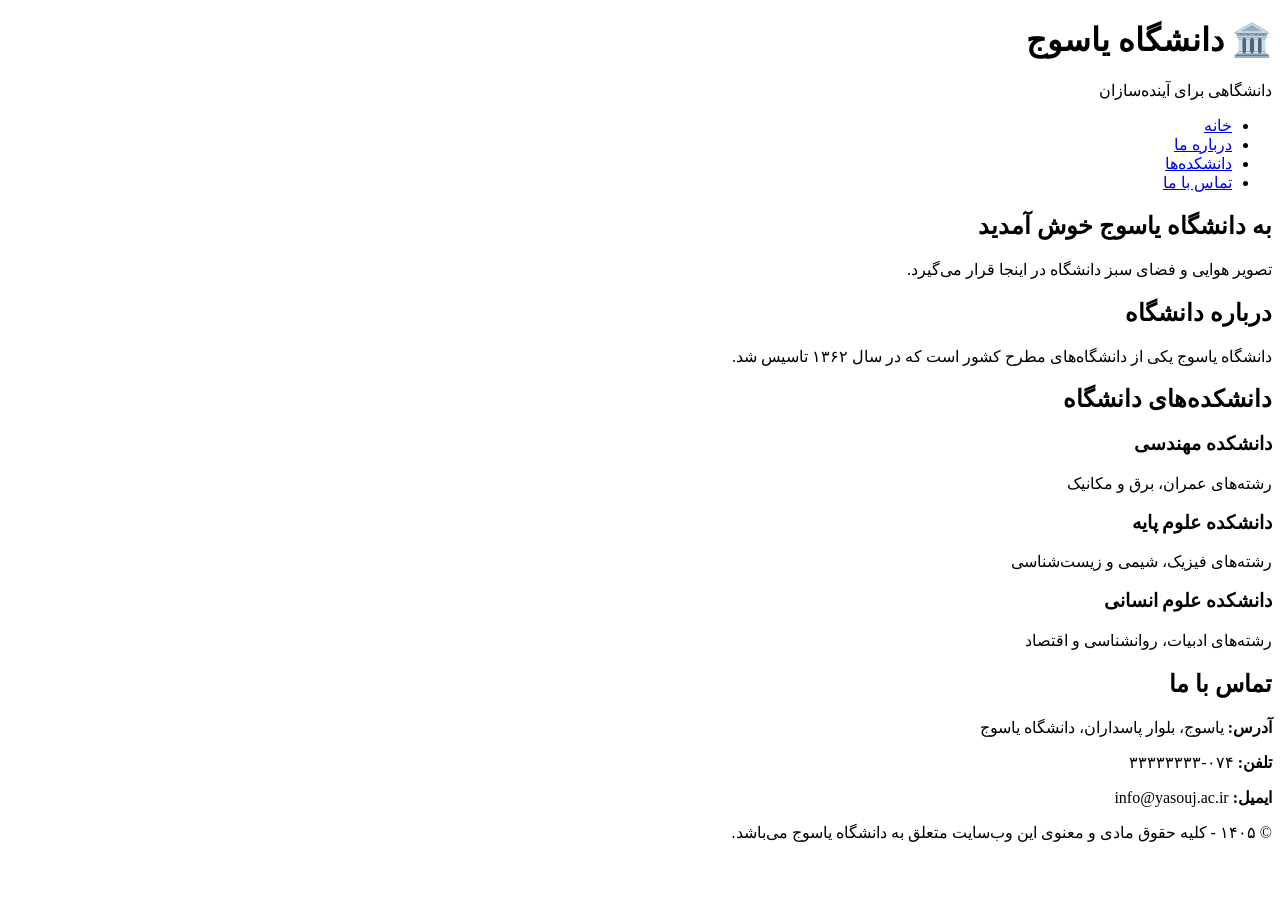
==== index.html @ 8e7298ec "Create  index.html" ====
<!DOCTYPE html>
<html lang="fa" dir="rtl">
<head>
    <meta charset="UTF-8">
    <meta name="viewport" content="width=device-width, initial-scale=1.0">
    <title>دانشگاه یاسوج</title>
    <link rel="stylesheet" href="styles.css">
</head>
<body>
    <header>
        <h1>🏛️ دانشگاه یاسوج</h1>
        <p>دانشگاهی برای آینده‌سازان</p>
    </header>
    <nav>
        <ul>
            <li><a href="#home">خانه</a></li>
            <li><a href="#about">درباره ما</a></li>
            <li><a href="#faculties">دانشکده‌ها</a></li>
            <li><a href="#contact">تماس با ما</a></li>
        </ul>
    </nav>
    <main>
        <section id="home">
            <h2>به دانشگاه یاسوج خوش آمدید</h2>
            <div class="banner">
                <p>تصویر هوایی و فضای سبز دانشگاه در اینجا قرار می‌گیرد.</p>
            </div>
        </section>
        <section id="about">
            <h2>درباره دانشگاه</h2>
            <p>دانشگاه یاسوج یکی از دانشگاه‌های مطرح کشور است که در سال ۱۳۶۲ تاسیس شد.</p>
        </section>
        <section id="faculties">
            <h2>دانشکده‌های دانشگاه</h2>
            <div class="cards-container">
                <div class="card">
                    <h3>دانشکده مهندسی</h3>
                    <p>رشته‌های عمران، برق و مکانیک</p>
                </div>
                <div class="card">
                    <h3>دانشکده علوم پایه</h3>
                    <p>رشته‌های فیزیک، شیمی و زیست‌شناسی</p>
                </div>
                <div class="card">
                    <h3>دانشکده علوم انسانی</h3>
                    <p>رشته‌های ادبیات، روانشناسی و اقتصاد</p>
                </div>
            </div>
        </section>
        <section id="contact">
            <h2>تماس با ما</h2>
            <p><strong>آدرس:</strong> یاسوج، بلوار پاسداران، دانشگاه یاسوج</p>
            <p><strong>تلفن:</strong> ۰۷۴-۳۳۳۳۳۳۳۳</p>
            <p><strong>ایمیل:</strong> info@yasouj.ac.ir</p>
        </section>
    </main>
    <footer>
        <p>© ۱۴۰۵ - کلیه حقوق مادی و معنوی این وب‌سایت متعلق به دانشگاه یاسوج می‌باشد.</p>
    </footer>
</body>
          </html>
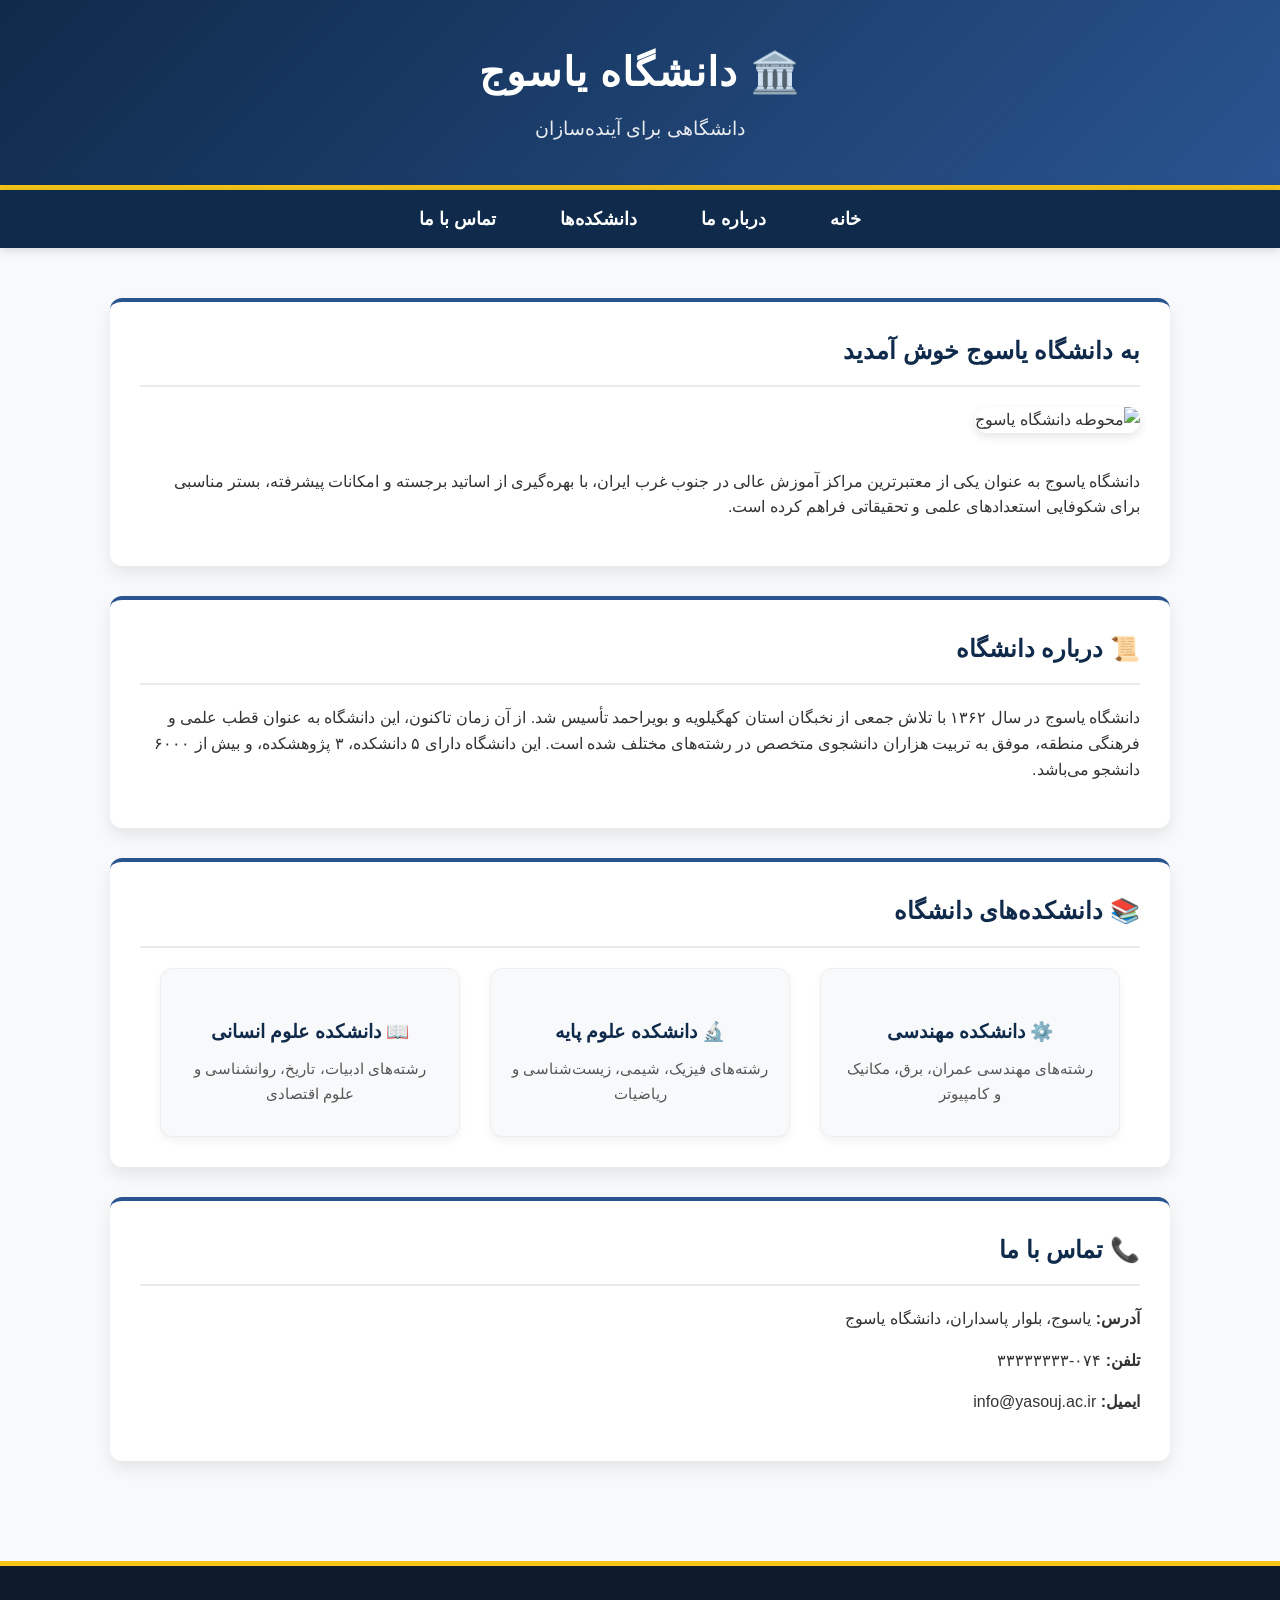
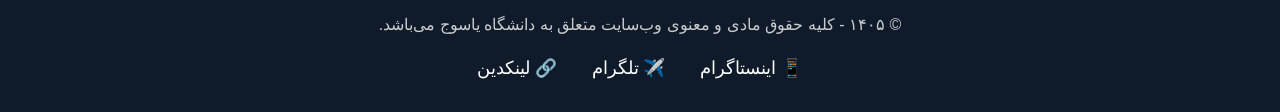
==== commit ac444ab9: "Update index.html" ====
--- a/index.html
+++ b/index.html
@@ -3,7 +3,7 @@
 <head>
     <meta charset="UTF-8">
     <meta name="viewport" content="width=device-width, initial-scale=1.0">
-    <title>دانشگاه یاسوج</title>
+    <title>دانشگاه یاسوج | صفحه اصلی</title>
     <link rel="stylesheet" href="styles.css">
 </head>
 <body>
@@ -22,43 +22,47 @@
     <main>
         <section id="home">
             <h2>به دانشگاه یاسوج خوش آمدید</h2>
-            <div class="banner">
-                <p>تصویر هوایی و فضای سبز دانشگاه در اینجا قرار می‌گیرد.</p>
-            </div>
+            <img src="images/hero-university.jpg" alt="محوطه دانشگاه یاسوج" class="hero-image">
+            <p>دانشگاه یاسوج به عنوان یکی از معتبرترین مراکز آموزش عالی در جنوب غرب ایران، با بهره‌گیری از اساتید برجسته و امکانات پیشرفته، بستر مناسبی برای شکوفایی استعدادهای علمی و تحقیقاتی فراهم کرده است.</p>
         </section>
         <section id="about">
-            <h2>درباره دانشگاه</h2>
-            <p>دانشگاه یاسوج یکی از دانشگاه‌های مطرح کشور است که در سال ۱۳۶۲ تاسیس شد.</p>
+            <h2>📜 درباره دانشگاه</h2>
+            <p>دانشگاه یاسوج در سال ۱۳۶۲ با تلاش جمعی از نخبگان استان کهگیلویه و بویراحمد تأسیس شد. از آن زمان تاکنون، این دانشگاه به عنوان قطب علمی و فرهنگی منطقه، موفق به تربیت هزاران دانشجوی متخصص در رشته‌های مختلف شده است. این دانشگاه دارای ۵ دانشکده، ۳ پژوهشکده، و بیش از ۶۰۰۰ دانشجو می‌باشد.</p>
         </section>
         <section id="faculties">
-            <h2>دانشکده‌های دانشگاه</h2>
+            <h2>📚 دانشکده‌های دانشگاه</h2>
             <div class="cards-container">
-                <div class="card">
-                    <h3>دانشکده مهندسی</h3>
-                    <p>رشته‌های عمران، برق و مکانیک</p>
-                </div>
-                <div class="card">
-                    <h3>دانشکده علوم پایه</h3>
-                    <p>رشته‌های فیزیک، شیمی و زیست‌شناسی</p>
-                </div>
-                <div class="card">
-                    <h3>دانشکده علوم انسانی</h3>
-                    <p>رشته‌های ادبیات، روانشناسی و اقتصاد</p>
-                </div>
+                <a href="engineering.html" class="card">
+                    <h3>⚙️ دانشکده مهندسی</h3>
+                    <p>رشته‌های مهندسی عمران، برق، مکانیک و کامپیوتر</p>
+                </a>
+                <a href="science.html" class="card">
+                    <h3>🔬 دانشکده علوم پایه</h3>
+                    <p>رشته‌های فیزیک، شیمی، زیست‌شناسی و ریاضیات</p>
+                </a>
+                <a href="humanities.html" class="card">
+                    <h3>📖 دانشکده علوم انسانی</h3>
+                    <p>رشته‌های ادبیات، تاریخ، روانشناسی و علوم اقتصادی</p>
+                </a>
             </div>
         </section>
         <section id="contact">
-            <h2>تماس با ما</h2>
+            <h2>📞 تماس با ما</h2>
             <p><strong>آدرس:</strong> یاسوج، بلوار پاسداران، دانشگاه یاسوج</p>
             <p><strong>تلفن:</strong> ۰۷۴-۳۳۳۳۳۳۳۳</p>
             <p><strong>ایمیل:</strong> info@yasouj.ac.ir</p>
         </section>
     </main>
     <footer>
-        <p>© ۱۴۰۵ - کلیه حقوق مادی و معنوی این وب‌سایت متعلق به دانشگاه یاسوج می‌باشد.</p>
+        <p>© ۱۴۰۵ - کلیه حقوق مادی و معنوی وب‌سایت متعلق به دانشگاه یاسوج می‌باشد.</p>
+        <div class="social-links">
+            <a href="#">📱 اینستاگرام</a>
+            <a href="#">✈️ تلگرام</a>
+            <a href="#">🔗 لینکدین</a>
+        </div>
     </footer>
 </body>
-          </html>
+</html>
 
 
 
--- a/styles.css
+++ b/styles.css
@@ -0,0 +1,194 @@
+* {
+    box-sizing: border-box;
+    scroll-behavior: smooth;
+}
+body {
+    font-family: 'Segoe UI', Tahoma, sans-serif;
+    margin: 0;
+    padding: 0;
+    background-color: #f8f9fa;
+    color: #333;
+    line-height: 1.6;
+    direction: rtl;
+    text-align: right;
+}
+nav {
+    position: sticky;
+    top: 0;
+    z-index: 1000;
+    background-color: #0f2a4a;
+    padding: 15px 0;
+    box-shadow: 0 2px 10px rgba(0,0,0,0.15);
+}
+nav ul {
+    list-style: none;
+    margin: 0;
+    padding: 0;
+    display: flex;
+    justify-content: center;
+    gap: 40px;
+    flex-wrap: wrap;
+}
+nav ul li a {
+    text-decoration: none;
+    color: #ffffff;
+    font-weight: bold;
+    font-size: 1.1rem;
+    padding: 8px 12px;
+    border-radius: 6px;
+    transition: all 0.3s ease;
+}
+nav ul li a:hover {
+    color: #f5c518;
+    background-color: rgba(255, 255, 255, 0.1);
+    transform: scale(1.05);
+}
+header {
+    background: linear-gradient(135deg, #0f2a4a, #2a5490);
+    color: white;
+    text-align: center;
+    padding: 40px 20px;
+    box-shadow: 0 4px 6px rgba(0,0,0,0.2);
+    border-bottom: 5px solid #f5c518;
+}
+header h1 {
+    margin: 0;
+    font-size: 2.5rem;
+    letter-spacing: 1px;
+}
+header p {
+    margin: 10px 0 0;
+    font-size: 1.2rem;
+    opacity: 0.9;
+}
+main {
+    max-width: 1100px;
+    margin: auto;
+    padding: 20px;
+}
+section {
+    background: #ffffff;
+    margin: 30px auto;
+    padding: 30px;
+    border-radius: 12px;
+    box-shadow: 0 8px 16px rgba(0,0,0,0.08);
+    border-top: 4px solid #2a5490;
+}
+section h2 {
+    margin-top: 0;
+    color: #0f2a4a;
+    border-bottom: 2px solid #eaeaea;
+    padding-bottom: 15px;
+    margin-bottom: 20px;
+}
+.hero-image {
+    width: 100%;
+    height: 350px;
+    object-fit: cover;
+    border-radius: 12px;
+    margin-bottom: 20px;
+    box-shadow: 0 4px 10px rgba(0,0,0,0.1);
+}
+.cards-container {
+    display: flex;
+    justify-content: center;
+    gap: 30px;
+    flex-wrap: wrap;
+}
+.card {
+    background: #f8f9fa;
+    padding: 30px 20px;
+    width: 300px;
+    border-radius: 12px;
+    box-shadow: 0 4px 8px rgba(0,0,0,0.05);
+    transition: all 0.3s ease;
+    text-align: center;
+    border: 1px solid #eee;
+    text-decoration: none;
+    color: inherit;
+    display: block;
+}
+.card:hover {
+    transform: translateY(-10px);
+    box-shadow: 0 15px 30px rgba(0,0,0,0.15);
+    border-color: #2a5490;
+    background: #ffffff;
+}
+.card h3 {
+    color: #0f2a4a;
+    margin-bottom: 10px;
+}
+.card p {
+    font-size: 0.95rem;
+    color: #555;
+    margin: 0;
+}
+.faculty-details {
+    margin-top: 20px;
+}
+.info-grid {
+    display: grid;
+    grid-template-columns: repeat(auto-fit, minmax(250px, 1fr));
+    gap: 20px;
+}
+.info-box {
+    background: #f8f9fa;
+    padding: 15px;
+    border-radius: 8px;
+    border-right: 4px solid #f5c518;
+}
+.btn-back {
+    display: inline-block;
+    margin-top: 20px;
+    padding: 12px 25px;
+    background-color: #0f2a4a;
+    color: white;
+    text-decoration: none;
+    border-radius: 8px;
+    transition: 0.3s;
+    font-weight: bold;
+}
+.btn-back:hover {
+    background-color: #2a5490;
+}
+footer {
+    background-color: #0f1a2b;
+    color: #cccccc;
+    text-align: center;
+    padding: 30px 20px;
+    margin-top: 50px;
+    border-top: 5px solid #f5c518;
+}
+footer .social-links a {
+    color: #fff;
+    text-decoration: none;
+    margin: 0 15px;
+    font-size: 1.1rem;
+    transition: 0.3s;
+}
+footer .social-links a:hover {
+    color: #f5c518;
+}
+@media (max-width: 768px) {
+    nav ul { gap: 15px; }
+    nav ul li a { font-size: 0.9rem; }
+    .hero-image { height: 200px; }
+    .card { width: 100%; max-width: 350px; }
+    }
+
+
+
+
+
+
+
+
+
+
+
+
+
+
+
+
+
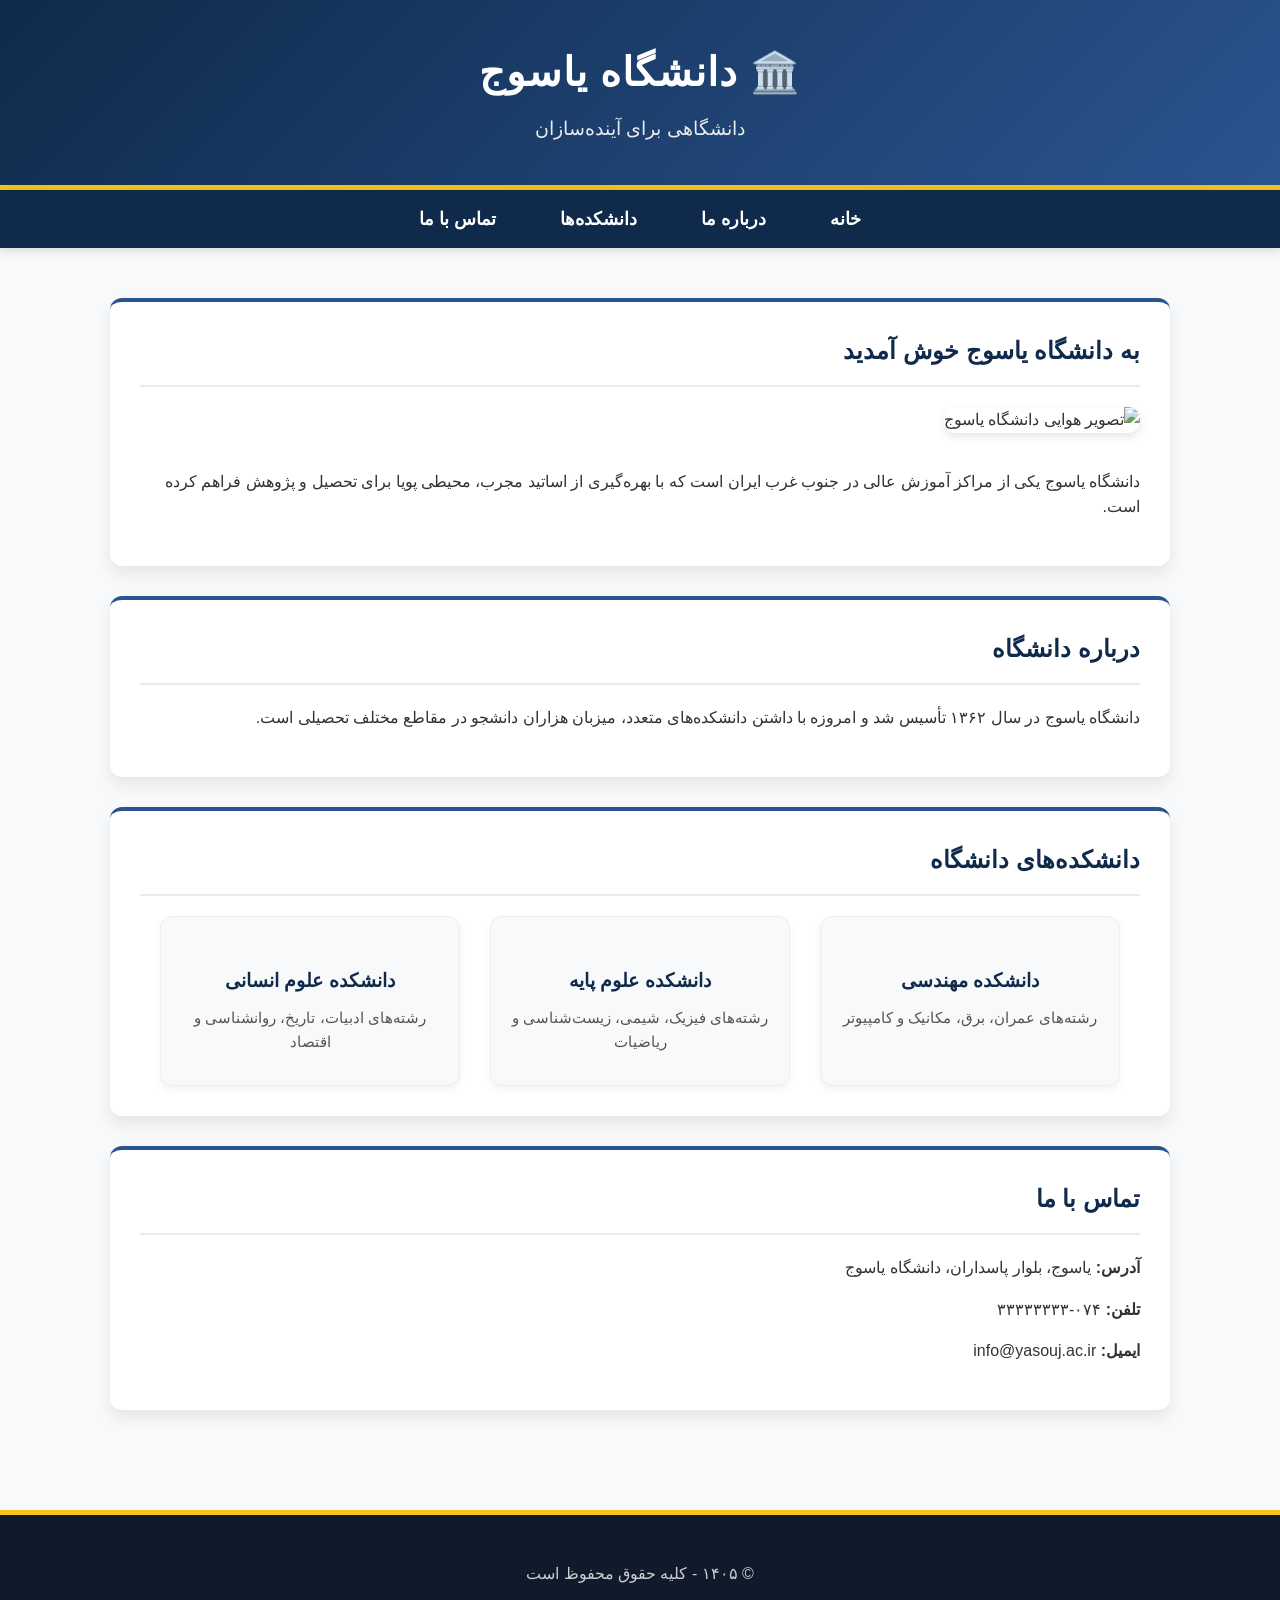
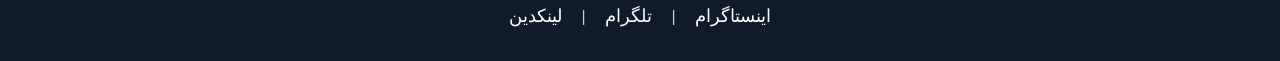
==== commit 9c54d4ef: "Update index.html" ====
--- a/index.html
+++ b/index.html
@@ -3,7 +3,7 @@
 <head>
     <meta charset="UTF-8">
     <meta name="viewport" content="width=device-width, initial-scale=1.0">
-    <title>دانشگاه یاسوج | صفحه اصلی</title>
+    <title>دانشگاه یاسوج</title>
     <link rel="stylesheet" href="styles.css">
 </head>
 <body>
@@ -22,47 +22,45 @@
     <main>
         <section id="home">
             <h2>به دانشگاه یاسوج خوش آمدید</h2>
-            <img src="images/hero-university.jpg" alt="محوطه دانشگاه یاسوج" class="hero-image">
-            <p>دانشگاه یاسوج به عنوان یکی از معتبرترین مراکز آموزش عالی در جنوب غرب ایران، با بهره‌گیری از اساتید برجسته و امکانات پیشرفته، بستر مناسبی برای شکوفایی استعدادهای علمی و تحقیقاتی فراهم کرده است.</p>
+            <img src="images/hero-university.jpg" alt="تصویر هوایی دانشگاه یاسوج" class="hero-image">
+            <p>دانشگاه یاسوج یکی از مراکز آموزش عالی در جنوب غرب ایران است که با بهره‌گیری از اساتید مجرب، محیطی پویا برای تحصیل و پژوهش فراهم کرده است.</p>
         </section>
         <section id="about">
-            <h2>📜 درباره دانشگاه</h2>
-            <p>دانشگاه یاسوج در سال ۱۳۶۲ با تلاش جمعی از نخبگان استان کهگیلویه و بویراحمد تأسیس شد. از آن زمان تاکنون، این دانشگاه به عنوان قطب علمی و فرهنگی منطقه، موفق به تربیت هزاران دانشجوی متخصص در رشته‌های مختلف شده است. این دانشگاه دارای ۵ دانشکده، ۳ پژوهشکده، و بیش از ۶۰۰۰ دانشجو می‌باشد.</p>
+            <h2>درباره دانشگاه</h2>
+            <p>دانشگاه یاسوج در سال ۱۳۶۲ تأسیس شد و امروزه با داشتن دانشکده‌های متعدد، میزبان هزاران دانشجو در مقاطع مختلف تحصیلی است.</p>
         </section>
         <section id="faculties">
-            <h2>📚 دانشکده‌های دانشگاه</h2>
+            <h2>دانشکده‌های دانشگاه</h2>
             <div class="cards-container">
-                <a href="engineering.html" class="card">
-                    <h3>⚙️ دانشکده مهندسی</h3>
-                    <p>رشته‌های مهندسی عمران، برق، مکانیک و کامپیوتر</p>
-                </a>
-                <a href="science.html" class="card">
-                    <h3>🔬 دانشکده علوم پایه</h3>
+                <div class="card">
+                    <h3>دانشکده مهندسی</h3>
+                    <p>رشته‌های عمران، برق، مکانیک و کامپیوتر</p>
+                </div>
+                <div class="card">
+                    <h3>دانشکده علوم پایه</h3>
                     <p>رشته‌های فیزیک، شیمی، زیست‌شناسی و ریاضیات</p>
-                </a>
-                <a href="humanities.html" class="card">
-                    <h3>📖 دانشکده علوم انسانی</h3>
-                    <p>رشته‌های ادبیات، تاریخ، روانشناسی و علوم اقتصادی</p>
-                </a>
+                </div>
+                <div class="card">
+                    <h3>دانشکده علوم انسانی</h3>
+                    <p>رشته‌های ادبیات، تاریخ، روانشناسی و اقتصاد</p>
+                </div>
             </div>
         </section>
         <section id="contact">
-            <h2>📞 تماس با ما</h2>
+            <h2>تماس با ما</h2>
             <p><strong>آدرس:</strong> یاسوج، بلوار پاسداران، دانشگاه یاسوج</p>
             <p><strong>تلفن:</strong> ۰۷۴-۳۳۳۳۳۳۳۳</p>
             <p><strong>ایمیل:</strong> info@yasouj.ac.ir</p>
         </section>
     </main>
     <footer>
-        <p>© ۱۴۰۵ - کلیه حقوق مادی و معنوی وب‌سایت متعلق به دانشگاه یاسوج می‌باشد.</p>
+        <p>© ۱۴۰۵ - کلیه حقوق محفوظ است</p>
         <div class="social-links">
-            <a href="#">📱 اینستاگرام</a>
-            <a href="#">✈️ تلگرام</a>
-            <a href="#">🔗 لینکدین</a>
+            <a href="#">اینستاگرام</a> | <a href="#">تلگرام</a> | <a href="#">لینکدین</a>
         </div>
     </footer>
 </body>
-</html>
+                    </html>
 
 
 
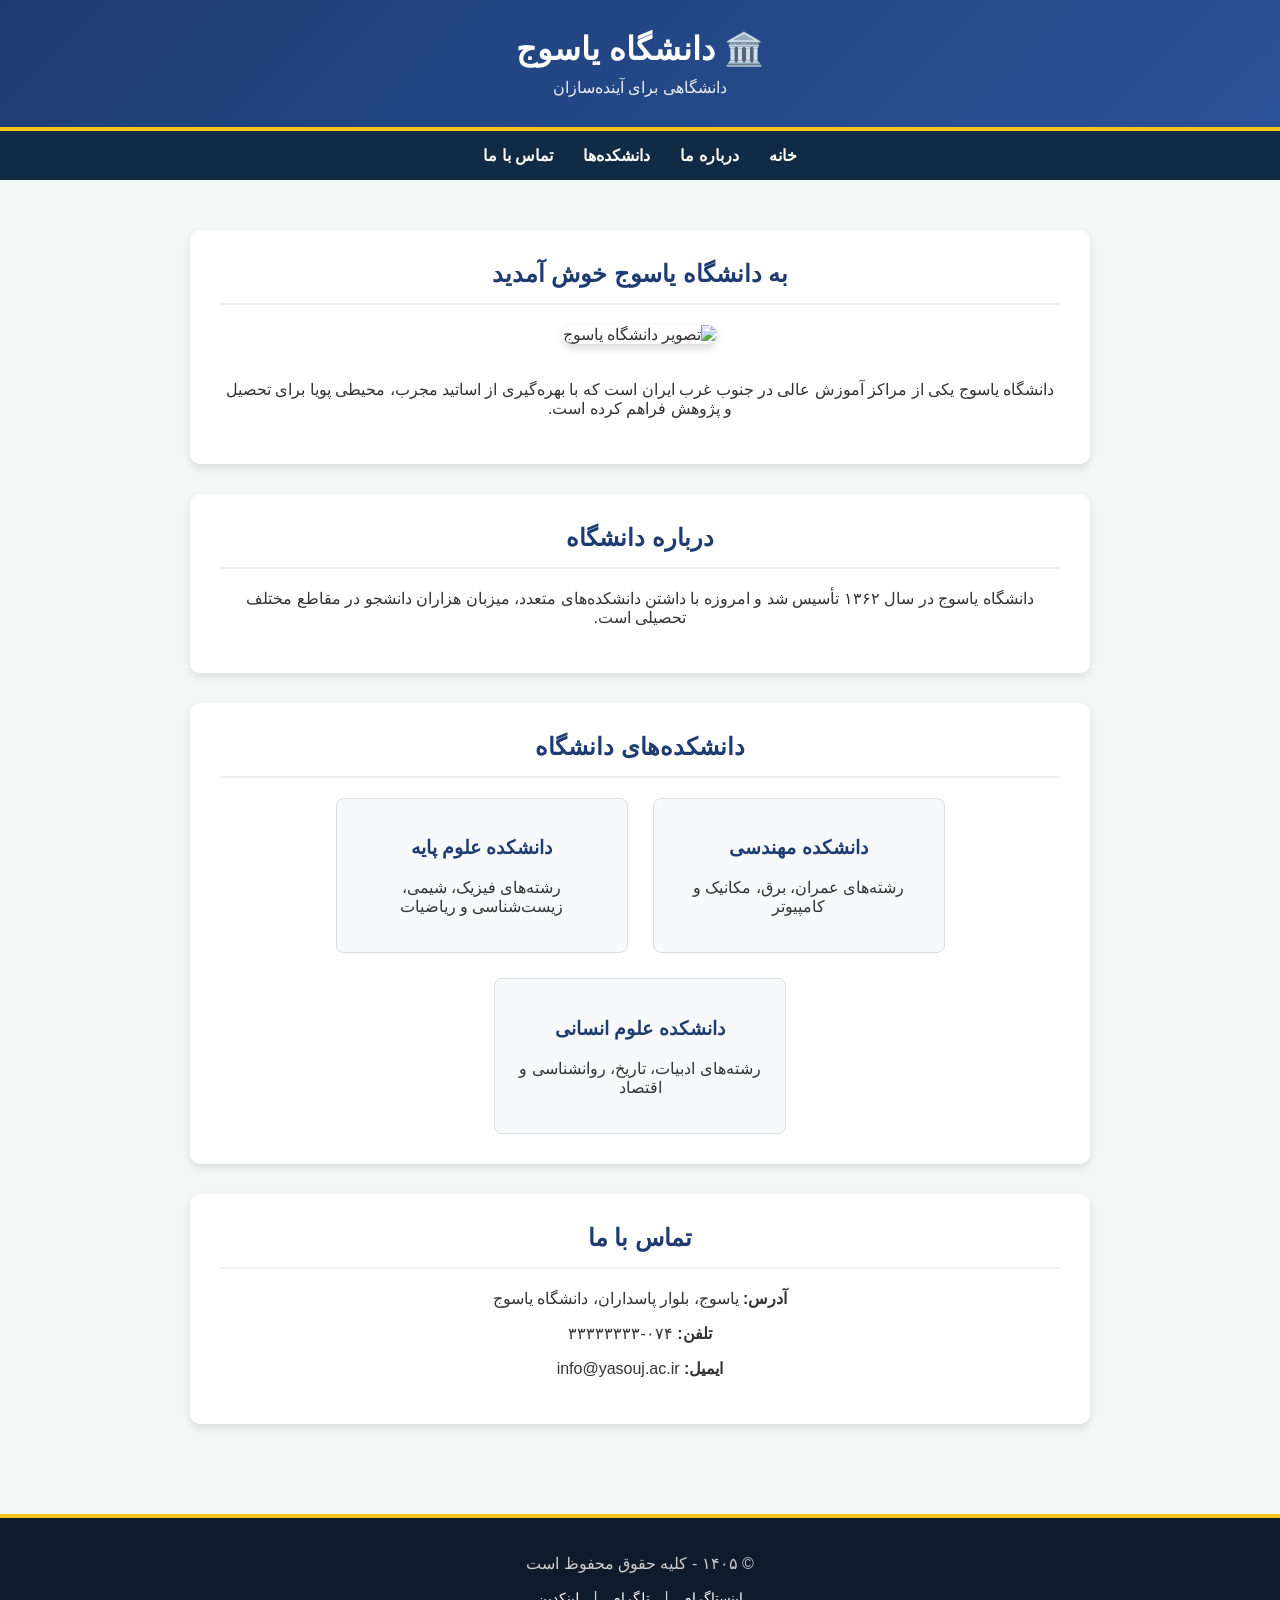
==== commit 3f6b7ec8: "Update index.html" ====
--- a/index.html
+++ b/index.html
@@ -22,7 +22,7 @@
     <main>
         <section id="home">
             <h2>به دانشگاه یاسوج خوش آمدید</h2>
-            <img src="images/hero-university.jpg" alt="تصویر هوایی دانشگاه یاسوج" class="hero-image">
+            <img src="images/hero-university.jpg.png" alt="تصویر دانشگاه یاسوج" class="hero-image">
             <p>دانشگاه یاسوج یکی از مراکز آموزش عالی در جنوب غرب ایران است که با بهره‌گیری از اساتید مجرب، محیطی پویا برای تحصیل و پژوهش فراهم کرده است.</p>
         </section>
         <section id="about">
--- a/styles.css
+++ b/styles.css
@@ -1,24 +1,30 @@
-* {
+‌* {
     box-sizing: border-box;
-    scroll-behavior: smooth;
 }
 body {
-    font-family: 'Segoe UI', Tahoma, sans-serif;
+    font-family: Tahoma, sans-serif;
     margin: 0;
     padding: 0;
-    background-color: #f8f9fa;
+    background-color: #f4f7f6;
+    text-align: center;
     color: #333;
-    line-height: 1.6;
-    direction: rtl;
-    text-align: right;
+}
+header {
+    background: linear-gradient(135deg, #1e3c72, #2a5298);
+    color: white;
+    padding: 30px 20px;
+    border-bottom: 4px solid #f5c518;
+}
+header h1 {
+    margin: 0;
+}
+header p {
+    margin: 10px 0 0;
+    opacity: 0.9;
 }
 nav {
-    position: sticky;
-    top: 0;
-    z-index: 1000;
-    background-color: #0f2a4a;
+    background-color: #122b44;
     padding: 15px 0;
-    box-shadow: 0 2px 10px rgba(0,0,0,0.15);
 }
 nav ul {
     list-style: none;
@@ -26,155 +32,87 @@
     padding: 0;
     display: flex;
     justify-content: center;
-    gap: 40px;
-    flex-wrap: wrap;
+    gap: 30px;
 }
 nav ul li a {
     text-decoration: none;
-    color: #ffffff;
+    color: white;
     font-weight: bold;
-    font-size: 1.1rem;
-    padding: 8px 12px;
-    border-radius: 6px;
-    transition: all 0.3s ease;
+    transition: 0.3s;
 }
 nav ul li a:hover {
     color: #f5c518;
-    background-color: rgba(255, 255, 255, 0.1);
     transform: scale(1.05);
 }
-header {
-    background: linear-gradient(135deg, #0f2a4a, #2a5490);
-    color: white;
-    text-align: center;
-    padding: 40px 20px;
-    box-shadow: 0 4px 6px rgba(0,0,0,0.2);
-    border-bottom: 5px solid #f5c518;
-}
-header h1 {
-    margin: 0;
-    font-size: 2.5rem;
-    letter-spacing: 1px;
-}
-header p {
-    margin: 10px 0 0;
-    font-size: 1.2rem;
-    opacity: 0.9;
-}
 main {
-    max-width: 1100px;
+    max-width: 900px;
     margin: auto;
     padding: 20px;
 }
 section {
-    background: #ffffff;
-    margin: 30px auto;
+    background: white;
+    margin: 30px 0;
     padding: 30px;
-    border-radius: 12px;
-    box-shadow: 0 8px 16px rgba(0,0,0,0.08);
-    border-top: 4px solid #2a5490;
+    border-radius: 10px;
+    box-shadow: 0 4px 8px rgba(0,0,0,0.1);
+}
+.hero-image {
+    width: 100%;
+    height: auto;
+    max-height: 400px;
+    object-fit: cover;
+    border-radius: 10px;
+    margin-bottom: 20px;
+    box-shadow: 0 4px 10px rgba(0,0,0,0.15);
 }
 section h2 {
     margin-top: 0;
-    color: #0f2a4a;
-    border-bottom: 2px solid #eaeaea;
+    color: #1e3c72;
+    border-bottom: 2px solid #eee;
     padding-bottom: 15px;
-    margin-bottom: 20px;
-}
-.hero-image {
-    width: 100%;
-    height: 350px;
-    object-fit: cover;
-    border-radius: 12px;
-    margin-bottom: 20px;
-    box-shadow: 0 4px 10px rgba(0,0,0,0.1);
 }
 .cards-container {
     display: flex;
     justify-content: center;
-    gap: 30px;
+    gap: 25px;
     flex-wrap: wrap;
 }
 .card {
     background: #f8f9fa;
-    padding: 30px 20px;
-    width: 300px;
-    border-radius: 12px;
-    box-shadow: 0 4px 8px rgba(0,0,0,0.05);
-    transition: all 0.3s ease;
-    text-align: center;
-    border: 1px solid #eee;
-    text-decoration: none;
-    color: inherit;
-    display: block;
+    padding: 20px;
+    width: 250px;
+    border-radius: 8px;
+    transition: 0.3s;
+    border: 1px solid #ddd;
 }
 .card:hover {
-    transform: translateY(-10px);
-    box-shadow: 0 15px 30px rgba(0,0,0,0.15);
-    border-color: #2a5490;
-    background: #ffffff;
+    transform: translateY(-5px);
+    box-shadow: 0 8px 16px rgba(0,0,0,0.15);
+    border-color: #2a5298;
 }
 .card h3 {
-    color: #0f2a4a;
-    margin-bottom: 10px;
-}
-.card p {
-    font-size: 0.95rem;
-    color: #555;
-    margin: 0;
-}
-.faculty-details {
-    margin-top: 20px;
-}
-.info-grid {
-    display: grid;
-    grid-template-columns: repeat(auto-fit, minmax(250px, 1fr));
-    gap: 20px;
-}
-.info-box {
-    background: #f8f9fa;
-    padding: 15px;
-    border-radius: 8px;
-    border-right: 4px solid #f5c518;
-}
-.btn-back {
-    display: inline-block;
-    margin-top: 20px;
-    padding: 12px 25px;
-    background-color: #0f2a4a;
-    color: white;
-    text-decoration: none;
-    border-radius: 8px;
-    transition: 0.3s;
-    font-weight: bold;
-}
-.btn-back:hover {
-    background-color: #2a5490;
+    color: #1e3c72;
 }
 footer {
     background-color: #0f1a2b;
-    color: #cccccc;
-    text-align: center;
-    padding: 30px 20px;
-    margin-top: 50px;
-    border-top: 5px solid #f5c518;
+    color: #ccc;
+    padding: 20px;
+    margin-top: 40px;
+    border-top: 4px solid #f5c518;
 }
 footer .social-links a {
     color: #fff;
     text-decoration: none;
-    margin: 0 15px;
-    font-size: 1.1rem;
-    transition: 0.3s;
+    margin: 0 10px;
+    font-size: 0.9rem;
 }
 footer .social-links a:hover {
     color: #f5c518;
 }
 @media (max-width: 768px) {
     nav ul { gap: 15px; }
-    nav ul li a { font-size: 0.9rem; }
-    .hero-image { height: 200px; }
-    .card { width: 100%; max-width: 350px; }
-    }
+    .card { width: 100%; max-width: 320px; }
+                                }
 
 
 
@@ -192,3 +130,4 @@
 
 
 
+
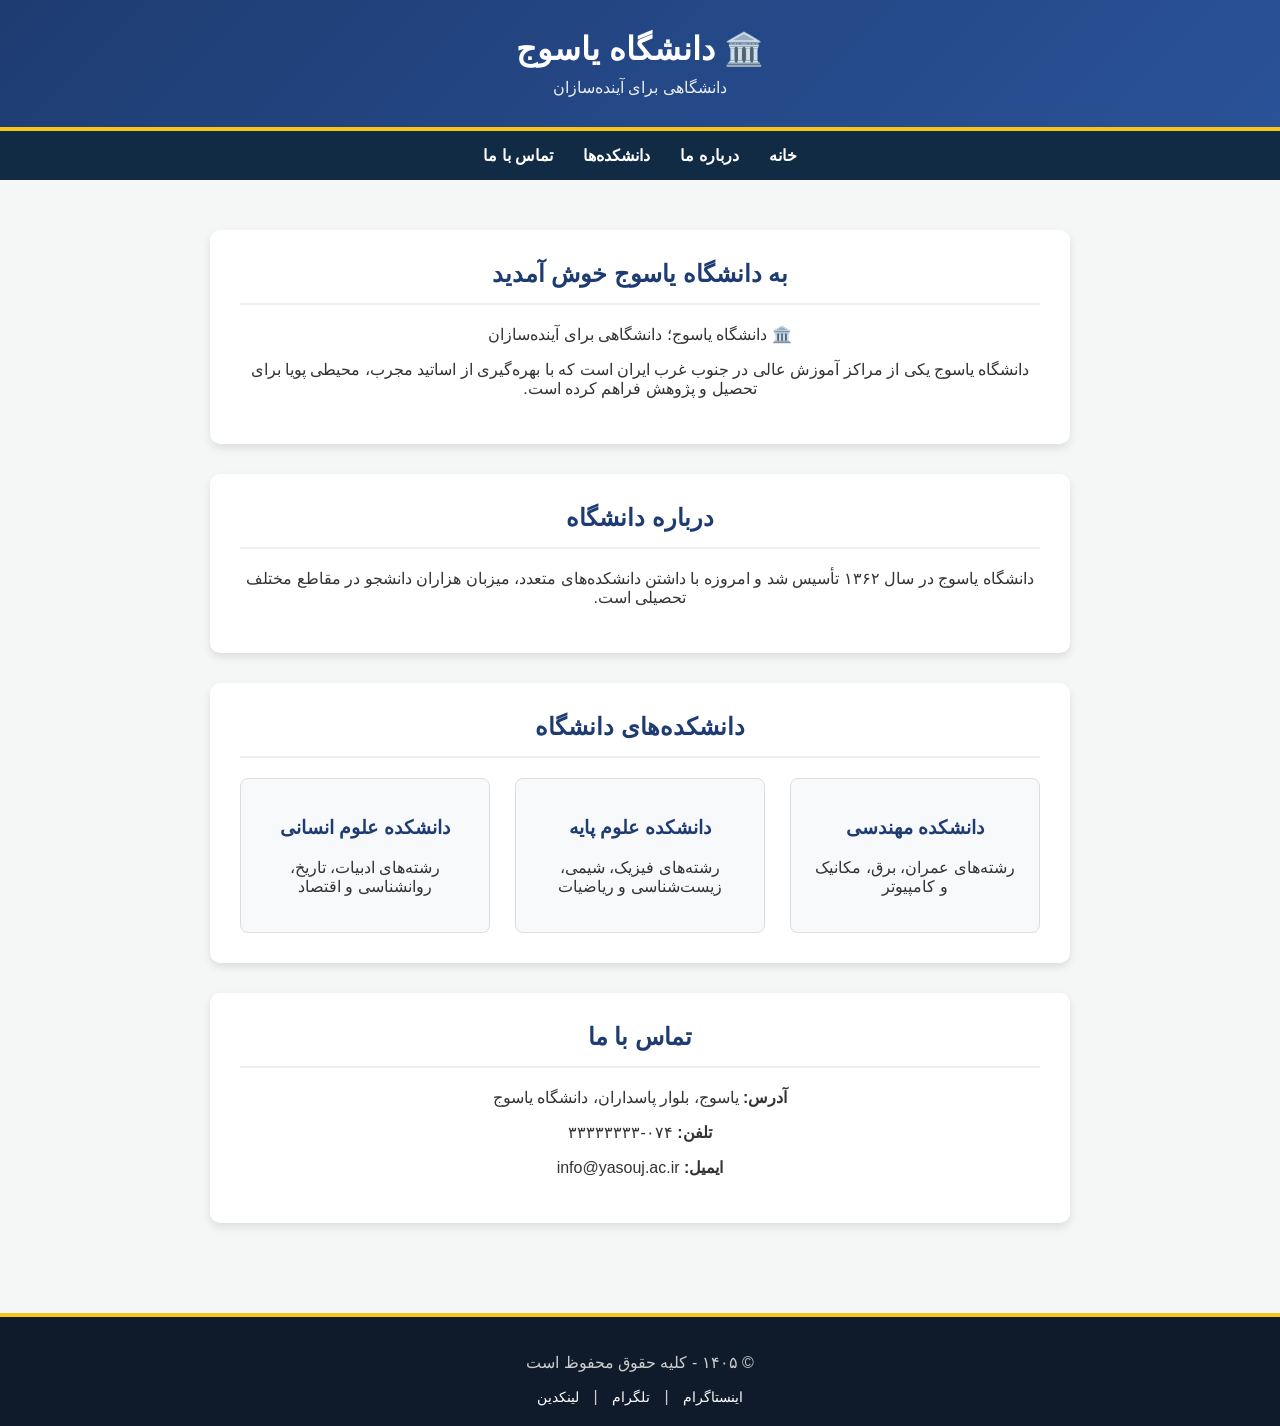
==== commit b3bc81fb: "Update index.html Added a banner section with a welcome message for the university." ====
--- a/index.html
+++ b/index.html
@@ -22,7 +22,9 @@
     <main>
         <section id="home">
             <h2>به دانشگاه یاسوج خوش آمدید</h2>
-            <img src="images/hero-university.jpg.png" alt="تصویر دانشگاه یاسوج" class="hero-image">
+            <div class="banner">
+                <p>🏛️ دانشگاه یاسوج؛ دانشگاهی برای آینده‌سازان</p>
+            </div>
             <p>دانشگاه یاسوج یکی از مراکز آموزش عالی در جنوب غرب ایران است که با بهره‌گیری از اساتید مجرب، محیطی پویا برای تحصیل و پژوهش فراهم کرده است.</p>
         </section>
         <section id="about">
@@ -60,7 +62,8 @@
         </div>
     </footer>
 </body>
-                    </html>
+    </html>
+                
 
 
 
@@ -91,12 +94,3 @@
 
 
 
-
-
-
-
-
-
-
-
-
--- a/styles.css
+++ b/styles.css
@@ -1,4 +1,4 @@
-‌* {
+* {
     box-sizing: border-box;
 }
 body {
@@ -112,7 +112,7 @@
 @media (max-width: 768px) {
     nav ul { gap: 15px; }
     .card { width: 100%; max-width: 320px; }
-                                }
+}
 
 
 
@@ -131,3 +131,9 @@
 
 
 
+
+
+
+
+
+
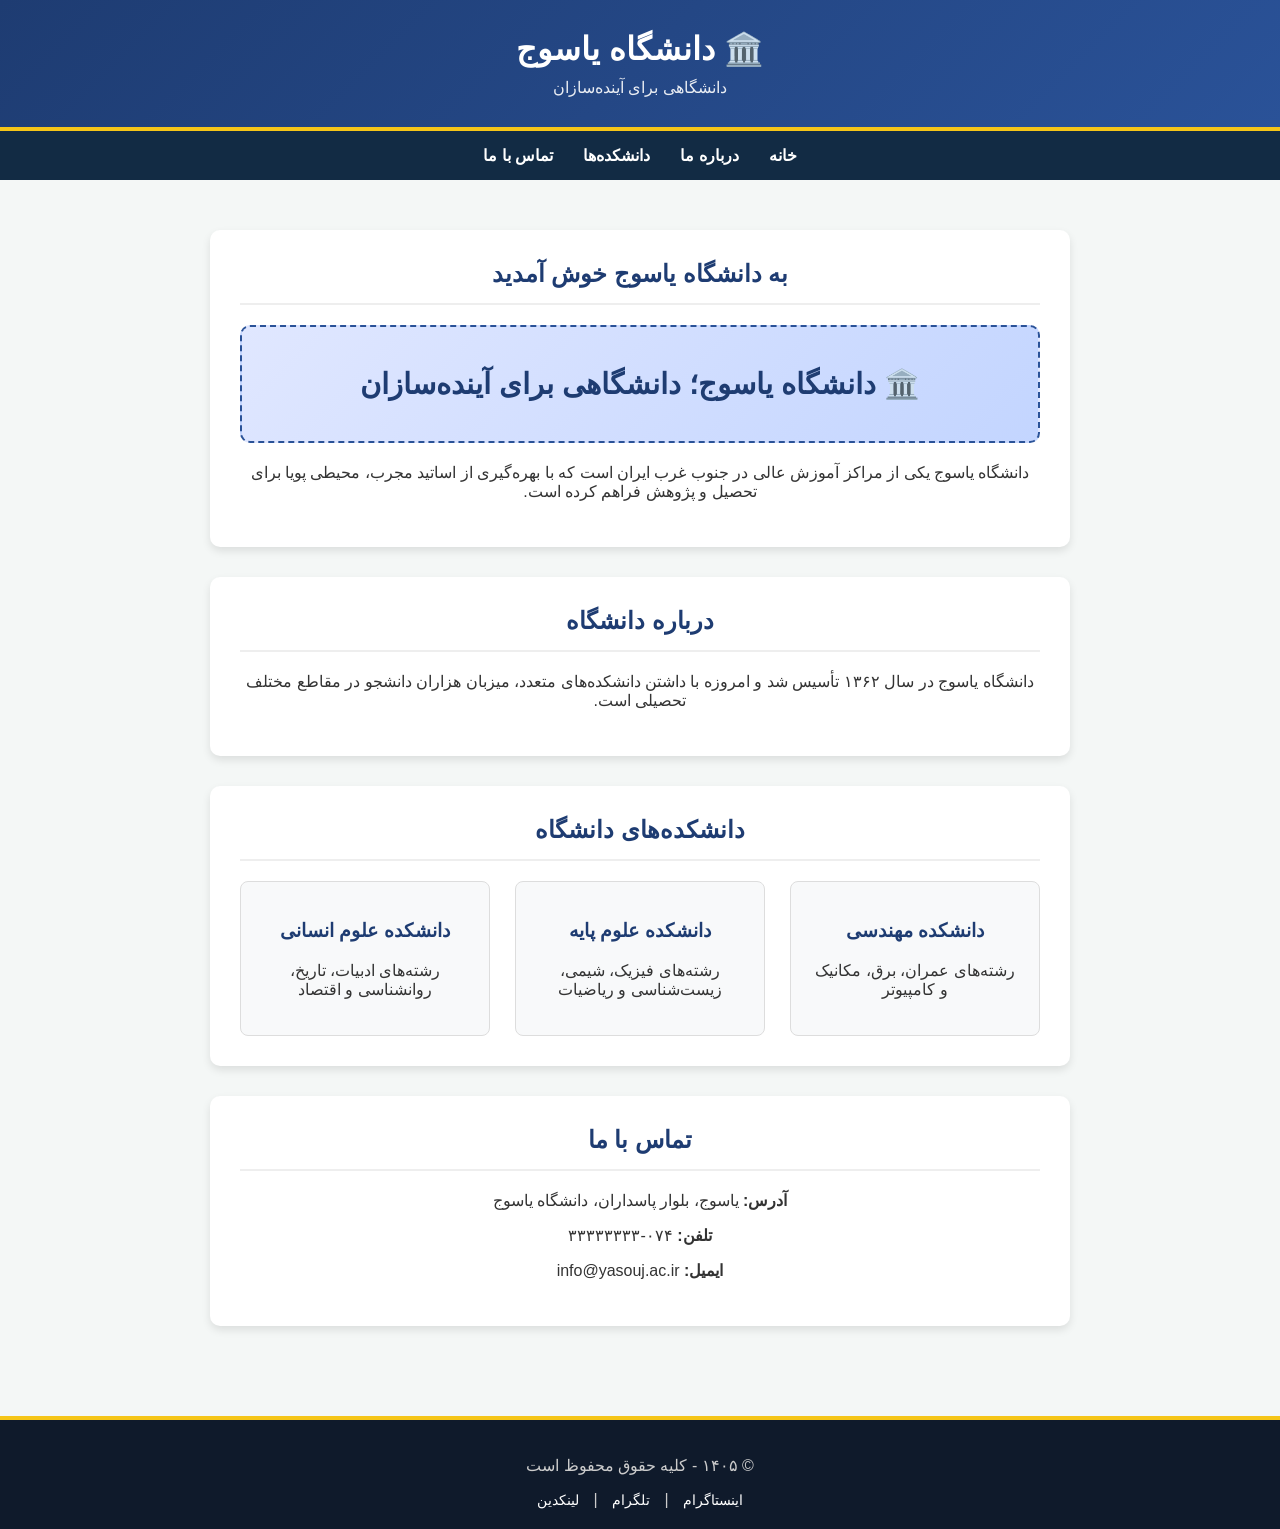
==== commit 57df958e: "Update index.html Removed unnecessary whitespace and empty lines." ====
--- a/index.html
+++ b/index.html
@@ -63,7 +63,6 @@
     </footer>
 </body>
     </html>
-                
 
 
 
@@ -88,9 +87,3 @@
 
 
 
-
-
-
-
-
-
--- a/styles.css
+++ b/styles.css
@@ -1,5 +1,8 @@
 * {
     box-sizing: border-box;
+}
+html {
+    scroll-behavior: smooth;
 }
 body {
     font-family: Tahoma, sans-serif;
@@ -23,6 +26,9 @@
     opacity: 0.9;
 }
 nav {
+    position: sticky;
+    top: 0;
+    z-index: 1000;
     background-color: #122b44;
     padding: 15px 0;
 }
@@ -56,14 +62,18 @@
     border-radius: 10px;
     box-shadow: 0 4px 8px rgba(0,0,0,0.1);
 }
-.hero-image {
-    width: 100%;
-    height: auto;
-    max-height: 400px;
-    object-fit: cover;
+.banner {
+    background: linear-gradient(135deg, #e0e7ff, #c3d5ff);
+    padding: 40px 20px;
     border-radius: 10px;
+    border: 2px dashed #2a5298;
     margin-bottom: 20px;
-    box-shadow: 0 4px 10px rgba(0,0,0,0.15);
+}
+.banner p {
+    margin: 0;
+    font-size: 1.8rem;
+    font-weight: bold;
+    color: #1e3c72;
 }
 section h2 {
     margin-top: 0;
@@ -110,8 +120,13 @@
     color: #f5c518;
 }
 @media (max-width: 768px) {
-    nav ul { gap: 15px; }
-    .card { width: 100%; max-width: 320px; }
+    nav ul {
+        gap: 15px;
+    }
+    .card {
+        width: 100%;
+        max-width: 320px;
+    }
 }
 
 
@@ -137,3 +152,5 @@
 
 
 
+
+
